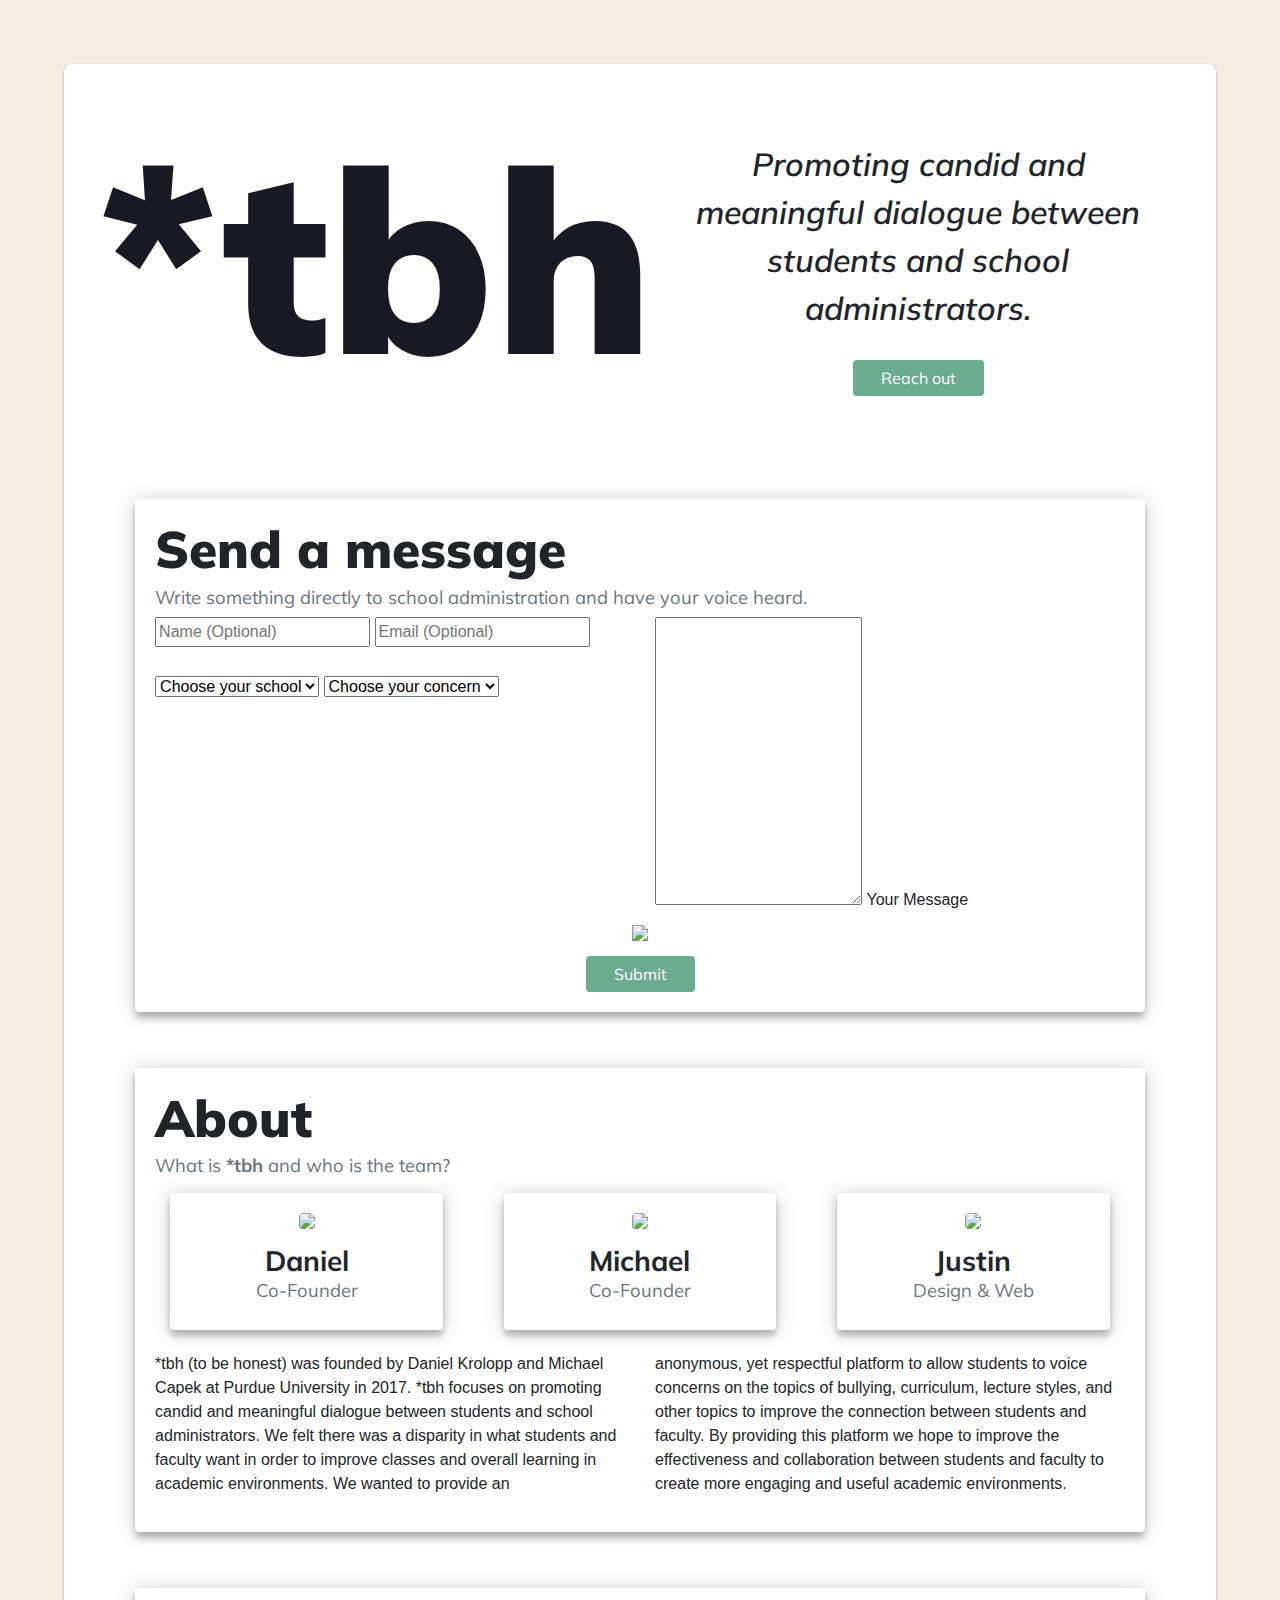
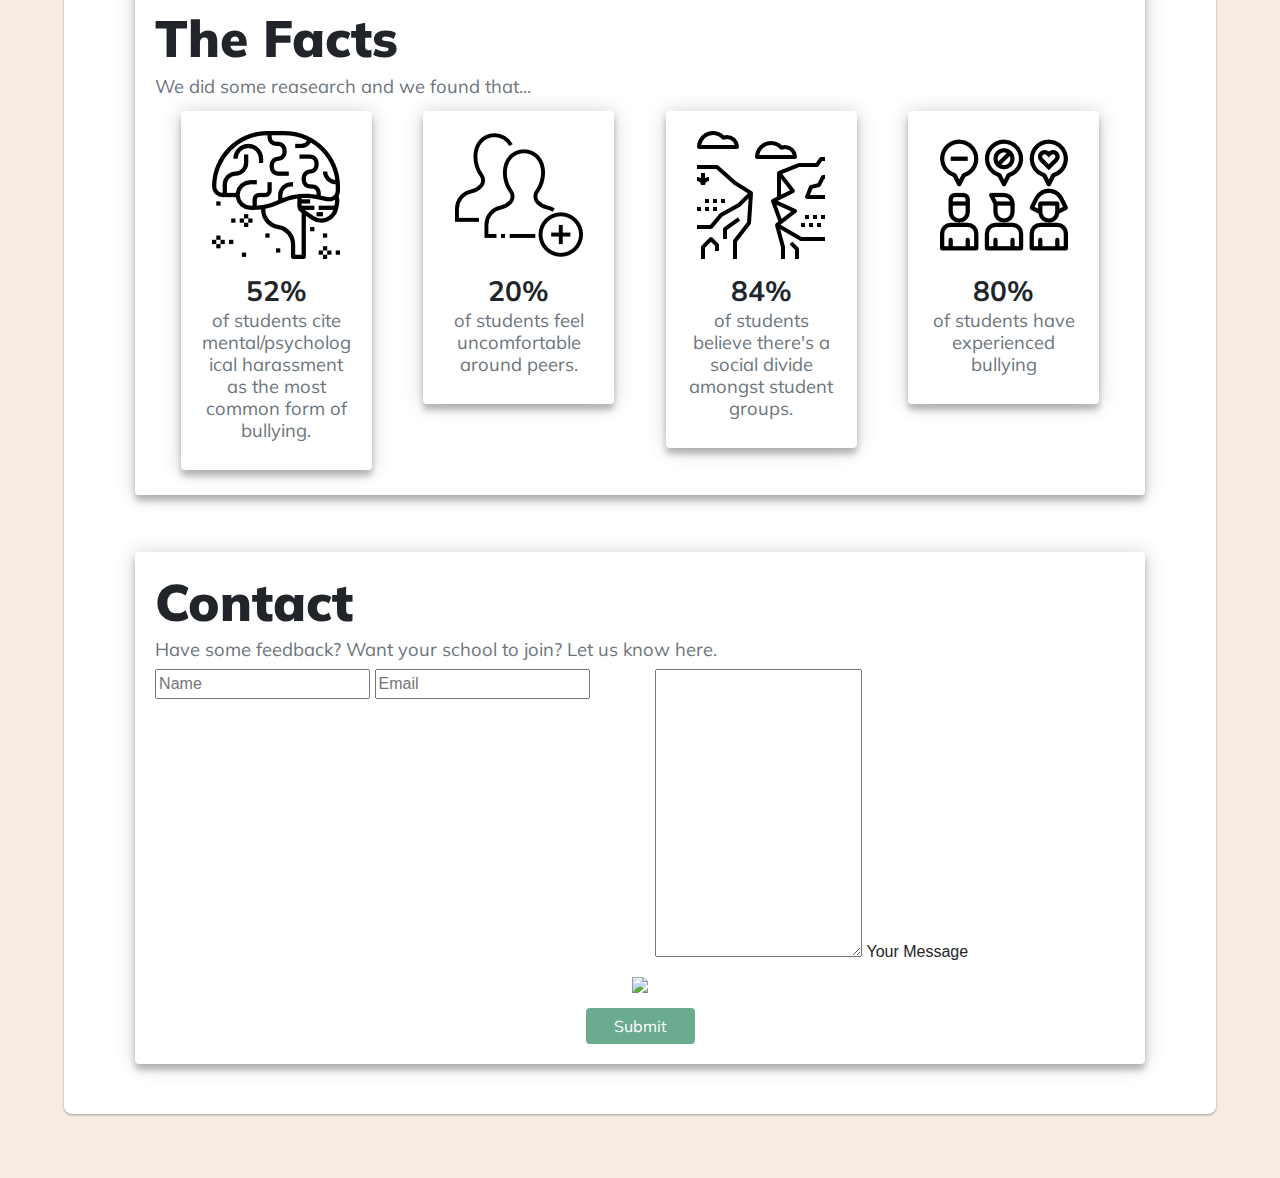
==== index.html @ 34a72cce "Initial commit" ====
<!DOCTYPE html>
<html>
	<head>
		<title>To Be Honest</title>
		<link rel="icon" type="image/png" href="res/favicon.png" />
		<!-- MATERIALIZE.CSS -->
		<link rel="stylesheet" href="https://cdnjs.cloudflare.com/ajax/libs/materialize/1.0.0-beta/css/materialize.min.css">
		<!-- BOOTSTRAP.CSS -->
		<link rel="stylesheet" type="text/css" href="bootstrap/css/bootstrap.min.css">
		<!-- CUSTOM CSS -->
		<link rel="stylesheet" type="text/css" href="style.css">
	</head>
	<body>
		<!-- MAIN BODY -->
		<div class="container page shadow-1">
			<!-- HEADER -->
			<div class="row" id="section-0">
				<div class="col-sm-12 col-md-6">
					<h1 id="header">*tbh</h1>
				</div>
				<div class="col-sm-12 col-md-6 intro">
					<p class="mission-statement">Promoting candid and meaningful dialogue between students and school administrators.</p>
					<a class="btn btn-primary" href="#submission" role="button">Reach out</a>
				</div>
			</div>
			<!-- SUBMISSION -->
			<div class="row">
				<div class="col-sm-12">
					<div class="card shadow-3">
						<div class="card-body">
							<h2 class="card-title" id="submission">Send a message</h2>
							<h6 class="card-subtitle mb-2 text-muted">Write something directly to school administration and have your voice heard.</h6>
							<div class="row">
								<div class="col-sm-12 col-lg-6">
									<div class="input-field">
										<input placeholder="Name (Optional)" id="name" type="text" class="validate">
										<input placeholder="Email (Optional)" id="email" type="text" class="validate">
										<select class="browser-default">
											<option value="" disabled selected>Choose your school</option>
											<option value="1">Option 1</option>
											<option value="2">Option 2</option>
											<option value="3">Option 3</option>
										</select>
										<select class="browser-default">
											<option value="" disabled selected>Choose your concern</option>
											<option value="1">Option 1</option>
											<option value="2">Option 2</option>
											<option value="3">Option 3</option>
										</select>
									</div>
								</div>
								<div class="col-sm-12 col-lg-6">
									<div class="input-field">
										<textarea id="textarea1" class="materialize-textarea"></textarea>
										<label for="textarea1">Your Message</label>
									</div>
								</div>
							</div>
							<div class="verify">
								<img src="http://via.placeholder.com/350x150" class="img-fluid">
								<br>
								<a class="btn btn-primary" href="#" role="button">Submit</a>
							</div>
						</div>
					</div>
				</div>
			</div>
			<!-- ABOUT -->
			<div class="row">
				<div class="col-sm-12">
					<div class="card shadow-3">
						<div class="card-body">
							<h2 class="card-title">About</h2>
							<h6 class="card-subtitle mb-2 text-muted">What is <strong>*tbh</strong> and who is the team?</h6>
							<div class="row">
								<div class="col-sm-12 col-md-4">
									<div class="card shadow-3 profile">
										<div class="card-body">
											<img src="http://via.placeholder.com/150x150" class="img-fluid rounded picture">
											<h3>Daniel</h2>
											<h6 class="card-subtitle mb-2 text-muted">Co-Founder</h6>
										</div>
									</div>
								</div>
								<div class="col-sm-12 col-md-4">
									<div class="card shadow-3 profile">
										<div class="card-body">
											<img src="http://via.placeholder.com/150x150" class="img-fluid rounded picture">
											<h3>Michael</h2>
											<h6 class="card-subtitle mb-2 text-muted">Co-Founder</h6>
										</div>
									</div>
								</div>
								<div class="col-sm-12 col-md-4">
									<div class="card shadow-3 profile">
										<div class="card-body">
											<img src="http://via.placeholder.com/150x150" class="img-fluid rounded picture">
											<h3>Justin</h2>
											<h6 class="card-subtitle mb-2 text-muted">Design & Web</h6>
										</div>
									</div>
								</div>
							</div>
							<div class="row description">
								<div class="col-sm-12 col-md-6">
									<p>*tbh (to be honest) was founded by Daniel Krolopp and Michael Capek at Purdue University in 2017. *tbh focuses on promoting candid and meaningful dialogue between students and school administrators. We felt there was a disparity in what students and faculty want in order to improve classes and overall learning in academic environments. We wanted to provide an</p>
								</div>
								<div class="col-sm-12 col-md-6">
									<p> anonymous, yet respectful platform to allow students to voice concerns on the topics of bullying, curriculum, lecture styles, and other topics to improve the connection between students and faculty. By providing this platform we hope to improve the effectiveness and collaboration between students and faculty to create more engaging and useful academic environments.</p>
								</div>
							</div>
						</div>
					</div>
				</div>
			</div>
			<!-- STATISTICS AND RESEARCH -->
			<div class="row">
				<div class="col-sm-12">
					<div class="card shadow-3">
						<div class="card-body">
							<h2 class="card-title">The Facts</h2>
							<h6 class="card-subtitle mb-2 text-muted">We did some reasearch and we found that...</h6>
							<div class="container">
								<div class="row">
									<div class="col-sm-12 col-md-3">
										<div class="card shadow-3 profile">
											<div class="card-body">
												<img src="res/stress.png" class="img-fluid rounded picture">
												<h3>52%</h3>
												<h6 class="card-subtitle mb-2 text-muted">of students cite mental/psychological harassment as the most common form of bullying.</h6>
											</div>
										</div>
									</div>
									<div class="col-sm-12 col-md-3">
										<div class="card shadow-3 profile">
											<div class="card-body">
												<img src="res/peer.png" class="img-fluid rounded picture">
												<h3>20%</h3>
												<h6 class="card-subtitle mb-2 text-muted">of students feel uncomfortable around peers.</h6>
											</div>
										</div>
									</div>
									<div class="col-sm-12 col-md-3">
										<div class="card shadow-3 profile">
											<div class="card-body">
												<img src="res/gap.png" class="img-fluid rounded picture">
												<h3>84%</h3>
												<h6 class="card-subtitle mb-2 text-muted">of students believe there's a social divide amongst student groups.</h6>
											</div>
										</div>
									</div>
									<div class="col-sm-12 col-md-3">
										<div class="card shadow-3 profile">
											<div class="card-body">
												<img src="res/bully.png" class="img-fluid rounded picture">
												<h3>80%</h3>
												<h6 class="card-subtitle mb-2 text-muted">of students have experienced bullying</h6>
											</div>
										</div>
									</div>
								</div>
							</div>
						</div>
					</div>
				</div>
			</div>
			<!-- CONTACT -->
			<div class="row">
				<div class="col-sm-12">
					<div class="card shadow-3 contact">
						<div class="card-body">
							<h2 class="card-title">Contact</h2>
							<h6 class="card-subtitle mb-2 text-muted">Have some feedback? Want your school to join? Let us know here.</h6>
							<div class="row">
								<div class="col-sm-12 col-md-6">
									<div class="input-field">
										<input placeholder="Name" id="first_name" type="text" class="validate" type="required">
										<input placeholder="Email" id="first_name" type="text" class="validate" type="required">
									</div>
								</div>
								<div class="col-sm-12 col-md-6">
									<div class="input-field">
										<textarea id="textarea2" class="materialize-textarea"></textarea>
										<label for="textarea2">Your Message</label>
									</div>
								</div>
							</div>
							<div class="verify">
								<img src="http://via.placeholder.com/350x150" class="img-fluid">
								<br>
								<a class="btn btn-primary" href="#" role="button">Submit</a>
							</div>
						</div>
					</div>
				</div>
			</div>
		</div>
	</body>
	<!-- JQUEARY -->
	<script src="https://ajax.googleapis.com/ajax/libs/jquery/3.3.1/jquery.min.js"></script>
	<!-- MATERIALIZE.JS -->
	<script src="https://cdnjs.cloudflare.com/ajax/libs/materialize/1.0.0-beta/js/materialize.min.js"></script>
	<!-- BOOTSTRAP.JS -->
	<script type="text/javascript" src="bootstrap/js/bootstrap.min.js"></script>
</html>
---- style.css ----
@import url('https://fonts.googleapis.com/css?family=Muli:200,300,400,600,600i,700,800,900,900i');

html, body {
	background: #F7ECE1;
}
h1, h2, h3, h4, h5, h6, .btn {
	font-family: 'Muli', sans-serif;
}
h2 {
	font-weight: 900; 
	font-size: 4vw;
}
h3 {
	font-weight: 700; 
}
h6 {
	font-weight: 400;
	font-size: 1.15rem;
}
p {
	font-weight: 400;
}
.btn {
	margin-top: 12px;
	text-transform: none;
	padding: .375rem 1.75rem
}
.btn-primary {
	background-color: #6BAB90;
	border: none;
}
.btn-primary:hover {
	background-color: #F7AD62;
}
.shadow-1 {
	box-shadow: 0 1px 3px rgba(0,0,0,0.12), 0 1px 2px rgba(0,0,0,0.24);
}
.shadow-2 {
	box-shadow: 0 3px 6px rgba(0,0,0,0.16), 0 3px 6px rgba(0,0,0,0.23);
}
.shadow-3 {
	box-shadow: 0 1px 20px rgba(0,0,0,0.19), 0 6px 6px rgba(0,0,0,0.23);
}
.page {
	background-color: #fff;
	margin-top: 5%;
	max-width: 90%;
	margin-bottom: 5%;
	border-radius: 8px;
}
.card {
	border: none;
	margin: 2.5% 5%;
}
.card .card-title {
	font-weight: 900;
	font-size: 4vw;
}
.last {
	margin-bottom: 5%;
}
.intro {
	padding: 5%;
	text-align: center;
}
.mission-statement {
	font-family: 'Muli', sans-serif;
	font-weight: 600;
	font-style: italic;
	font-size: 2.5vw;
}
#section-0 {
	padding: 20px;
}
#header {
	font-size: 20vw;
	font-family: 'Muli', sans-serif;
	font-weight: 900;
	color: #191923;
	margin-top: 20px;
	text-align: center;
}
.verify {
	text-align: center;
}
input[type=text]:not(.browser-default) {
	margin-bottom: 28px;
}
select {
	margin-bottom: 30px;
}
textarea.materialize-textarea{
	height: 18rem;
	margin-bottom: 0;
}
.profile {
	text-align: center;
}
.picture {
	margin-bottom: 15px;
}
.description {
	padding-top: 15px;
}
.contact {
	margin-bottom: 50px;
}
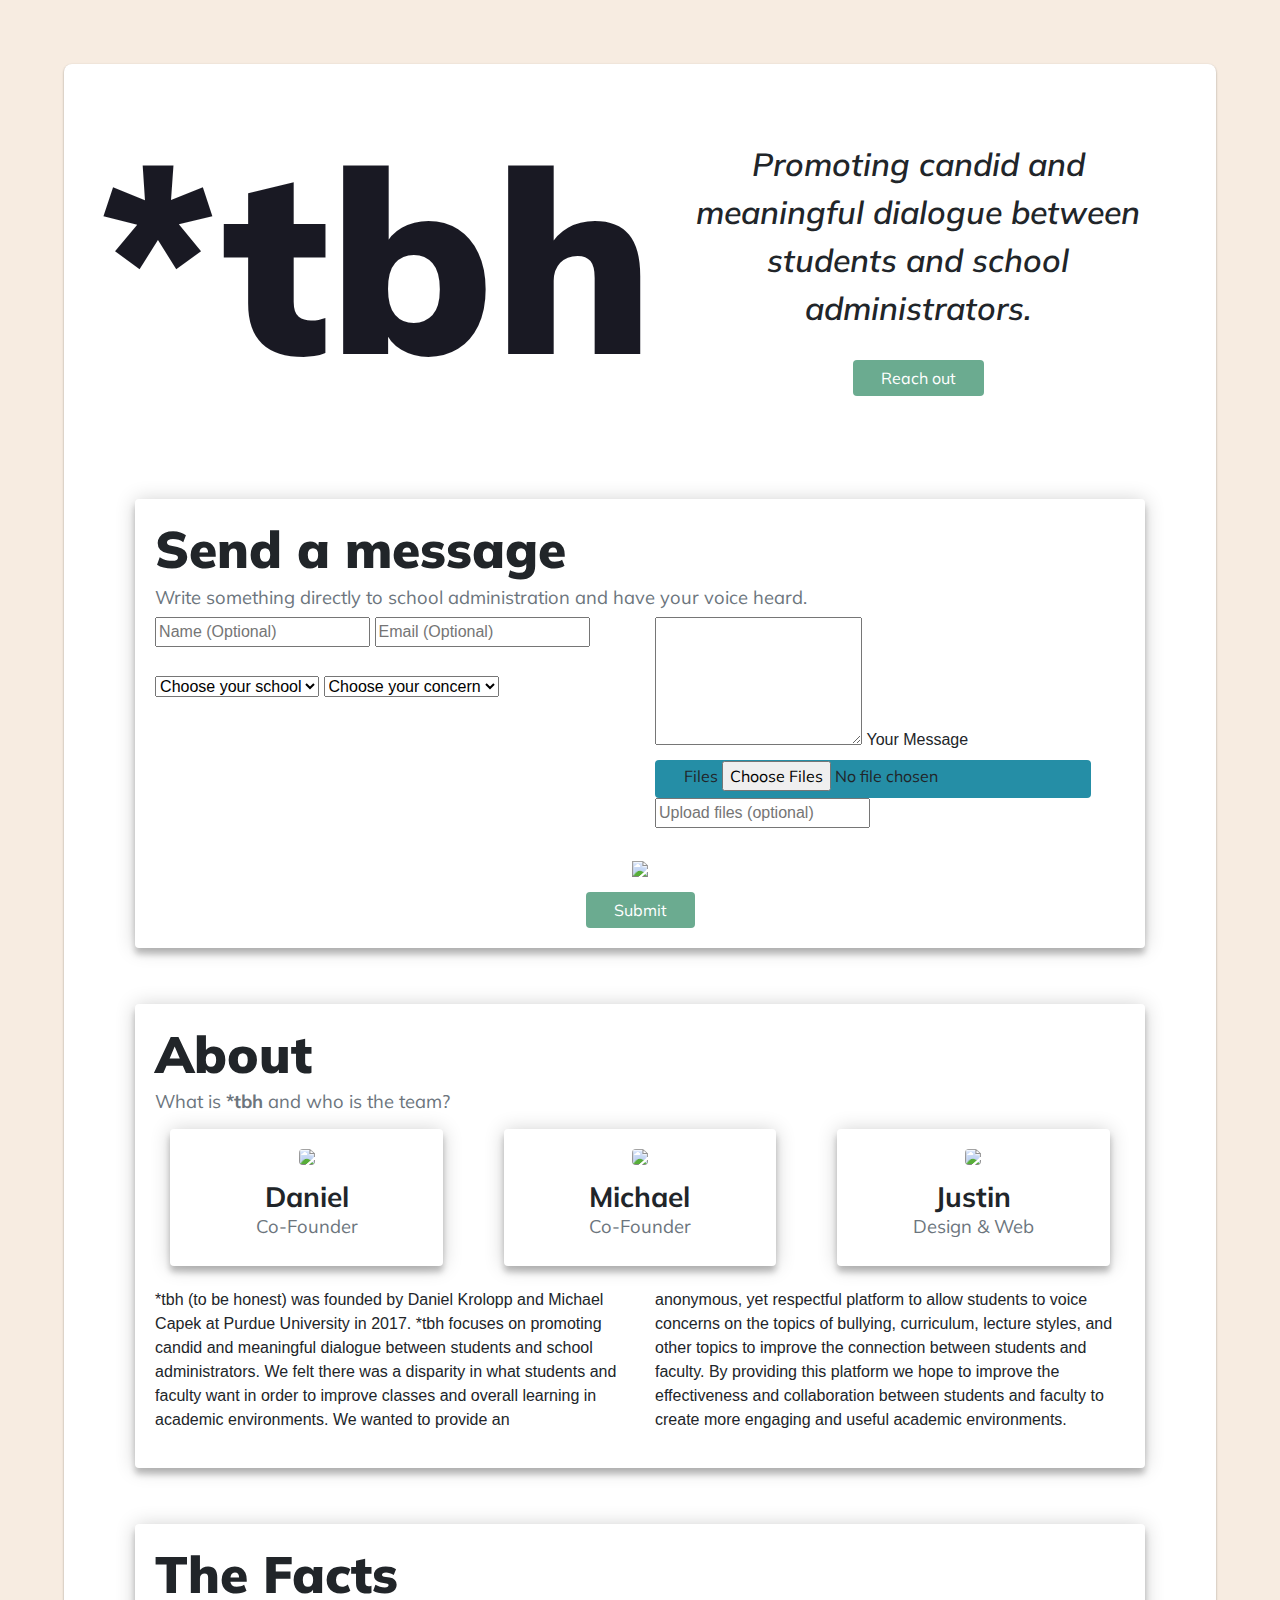
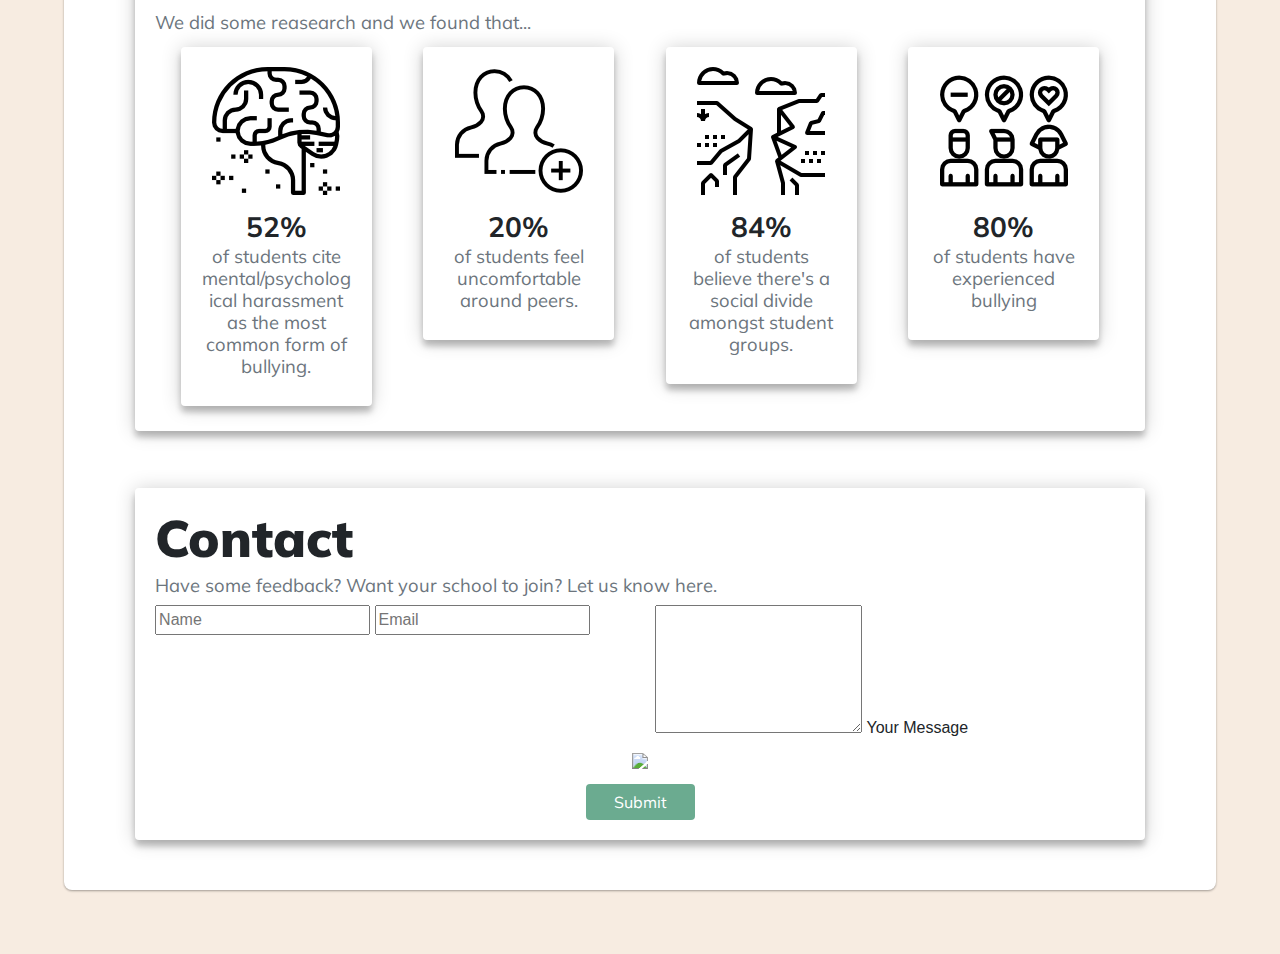
==== commit 9d90edfd: "Added File Upload" ====
--- a/index.html
+++ b/index.html
@@ -54,6 +54,17 @@
 										<textarea id="textarea1" class="materialize-textarea"></textarea>
 										<label for="textarea1">Your Message</label>
 									</div>
+									<form action="#">
+										<div class="file-field input-field">
+											<div class="btn upload">
+												<span>Files</span>
+												<input type="file" multiple>
+											</div>
+											<div class="file-path-wrapper">
+												<input class="file-path validate" type="text" placeholder="Upload files (optional)">
+											</div>
+										</div>
+									</form>
 								</div>
 							</div>
 							<div class="verify">
--- a/style.css
+++ b/style.css
@@ -24,6 +24,14 @@
 	margin-top: 12px;
 	text-transform: none;
 	padding: .375rem 1.75rem
+}
+.upload {
+	margin-top: 0;
+	padding-top: 0;
+	background-color: #258ea6;
+}
+.upload:hover {
+	background-color: #F7AD62;
 }
 .btn-primary {
 	background-color: #6BAB90;
@@ -90,7 +98,7 @@
 	margin-bottom: 30px;
 }
 textarea.materialize-textarea{
-	height: 18rem;
+	height: 8rem;
 	margin-bottom: 0;
 }
 .profile {
